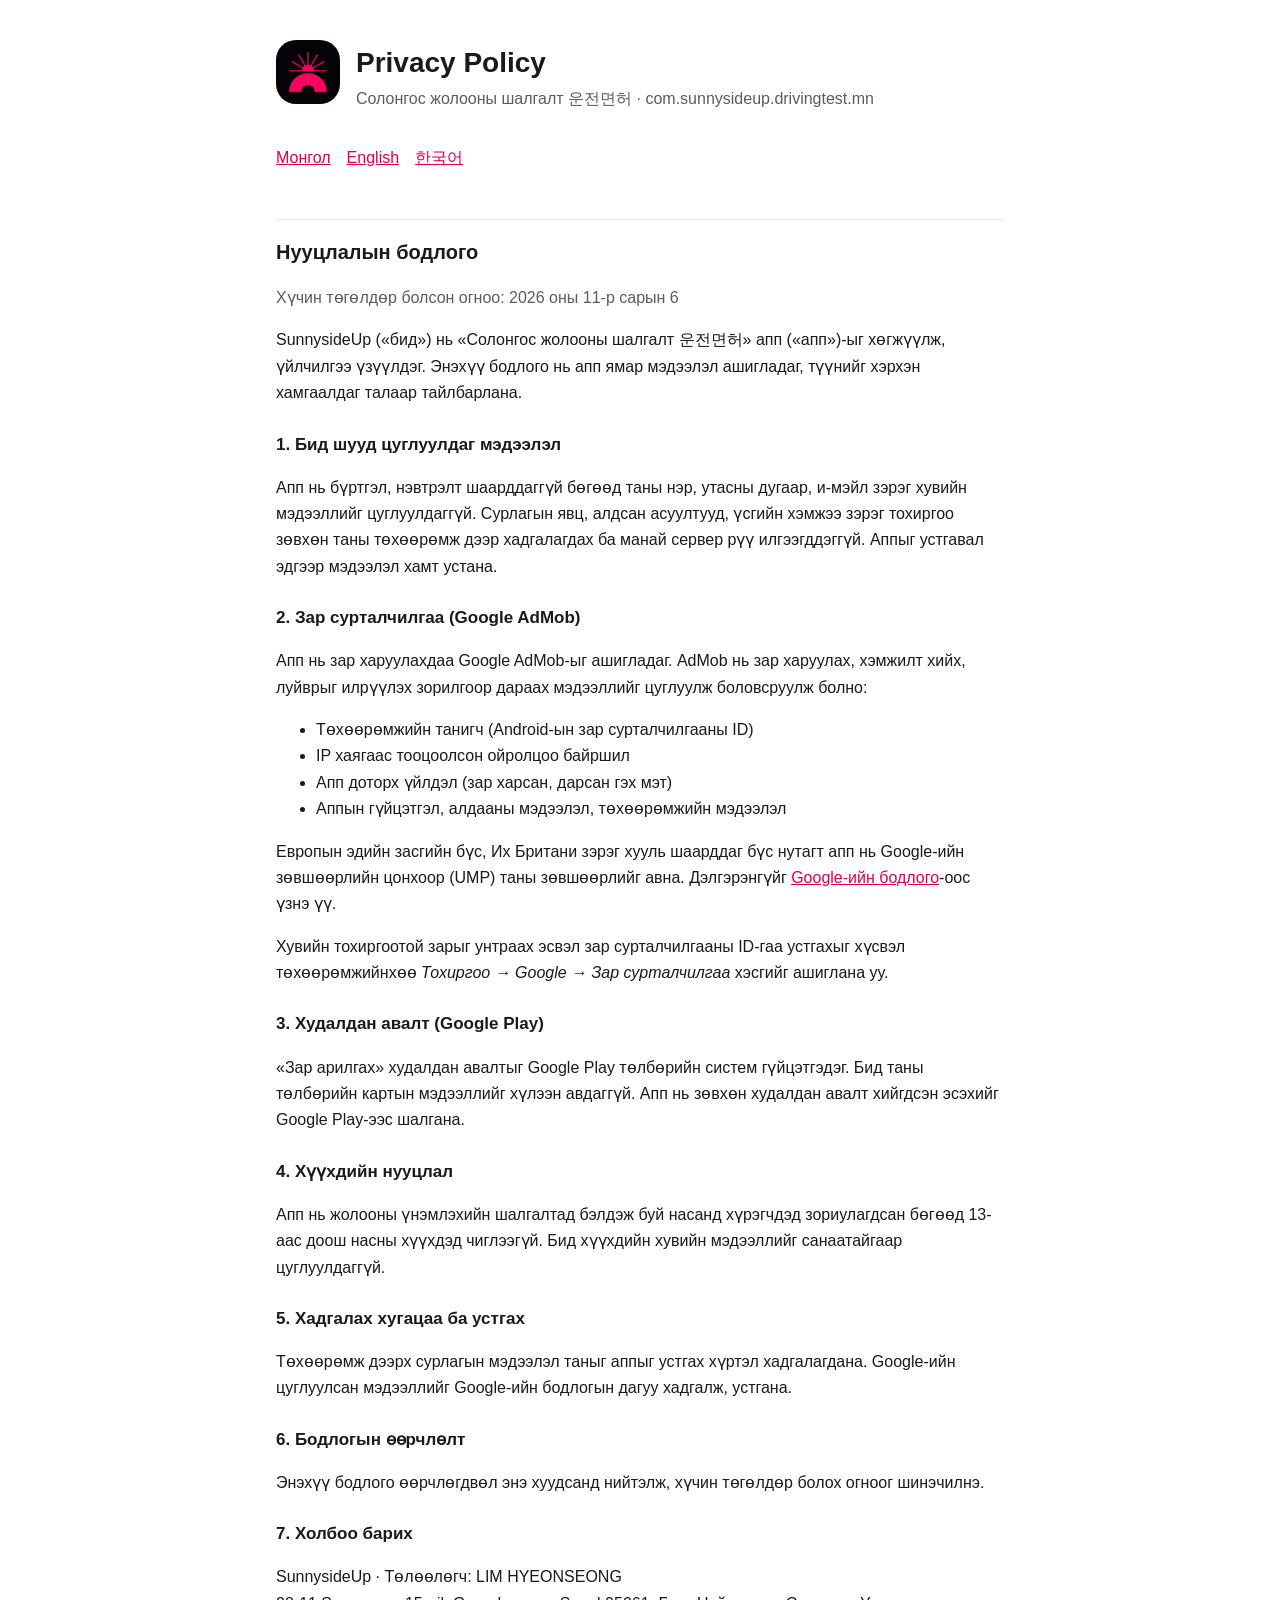
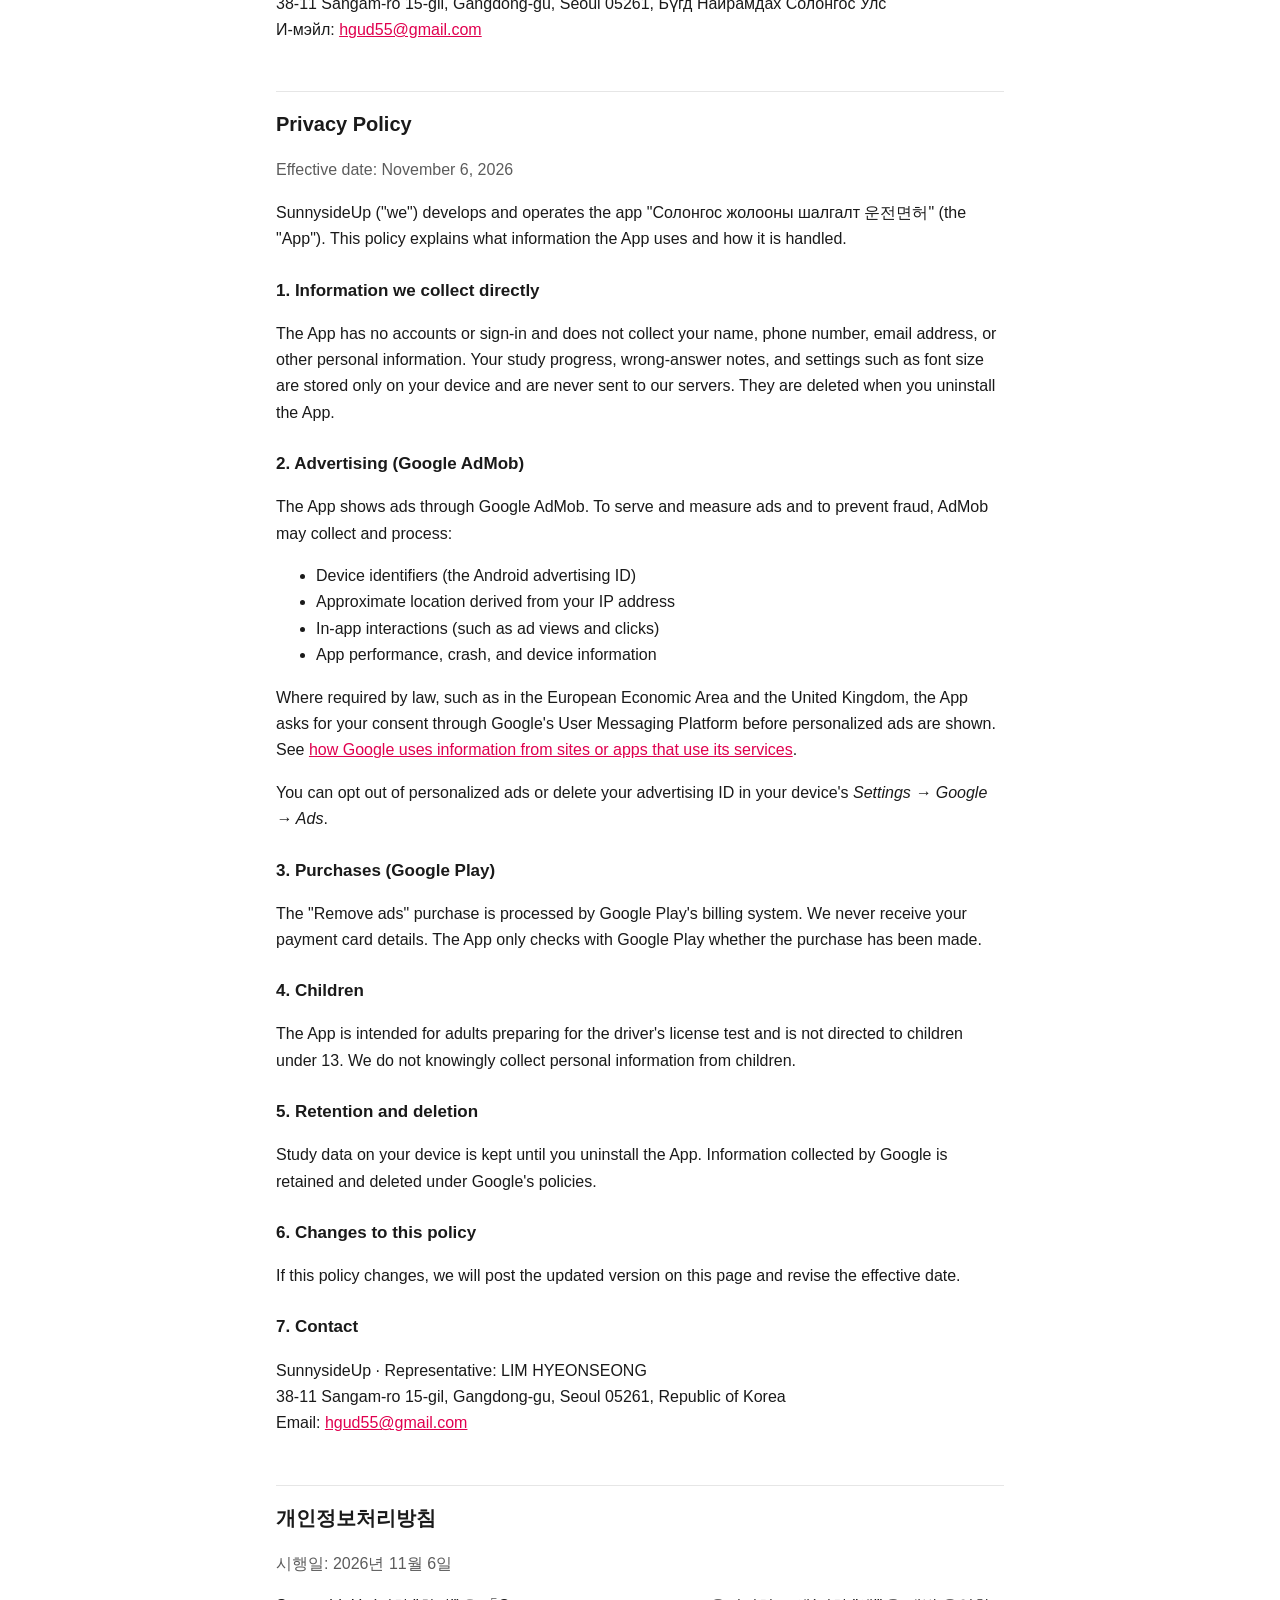
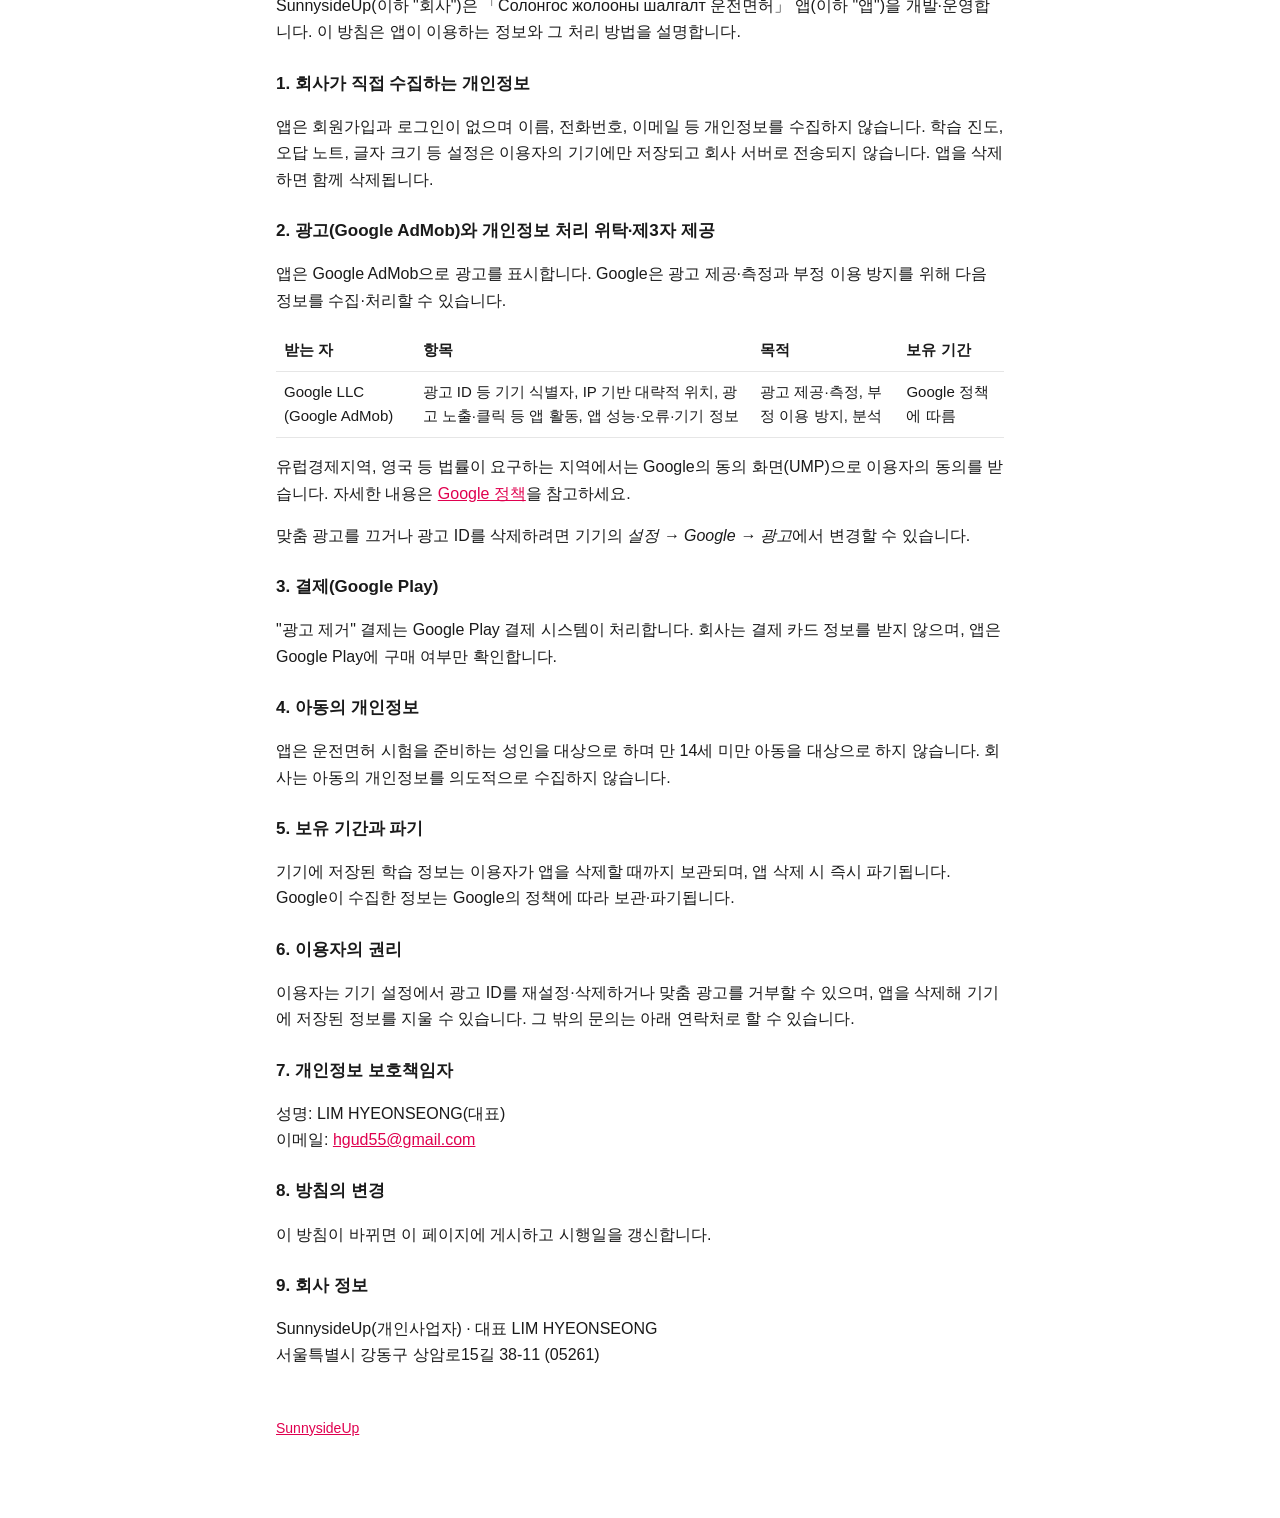
==== drivingtest/privacy/index.html @ 1f1ce7cb "사이트 v1.0.0: 첫 페이지, 운전면허 앱 개인정보처리방침, app-ads.txt - app-ads.txt: AdMob 게시자 pub-5366802591762041 - /dri" ====
<!doctype html>
<html lang="en">
<head>
<meta charset="utf-8">
<meta name="viewport" content="width=device-width, initial-scale=1">
<title>Privacy Policy</title>
<meta name="description" content="Privacy Policy for the Korean driver's license written test app (Mongolian edition) by SunnysideUp.">
<link rel="icon" type="image/png" href="/favicon.png">
<link rel="stylesheet" href="/style.css">
</head>
<body>
<main class="wrap">
  <header class="brand">
    <a href="/"><img src="/logo.png" alt="SunnysideUp logo" width="64" height="64"></a>
    <div>
      <h1>Privacy Policy</h1>
      <p class="muted" style="margin:0">Солонгос жолооны шалгалт 운전면허 · com.sunnysideup.drivingtest.mn</p>
    </div>
  </header>

  <nav class="lang">
    <a href="#mn">Монгол</a>
    <a href="#en">English</a>
    <a href="#ko">한국어</a>
  </nav>

  <!-- ===================== Монгол ===================== -->
  <section class="policy" id="mn" lang="mn">
    <h2>Нууцлалын бодлого</h2>
    <p class="muted">Хүчин төгөлдөр болсон огноо: 2026 оны 11-р сарын 6</p>
    <p>SunnysideUp («бид») нь «Солонгос жолооны шалгалт 운전면허» апп («апп»)-ыг хөгжүүлж, үйлчилгээ үзүүлдэг. Энэхүү бодлого нь апп ямар мэдээлэл ашигладаг, түүнийг хэрхэн хамгаалдаг талаар тайлбарлана.</p>

    <h3>1. Бид шууд цуглуулдаг мэдээлэл</h3>
    <p>Апп нь бүртгэл, нэвтрэлт шаарддаггүй бөгөөд таны нэр, утасны дугаар, и-мэйл зэрэг хувийн мэдээллийг цуглуулдаггүй. Сурлагын явц, алдсан асуултууд, үсгийн хэмжээ зэрэг тохиргоо зөвхөн таны төхөөрөмж дээр хадгалагдах ба манай сервер рүү илгээгддэггүй. Аппыг устгавал эдгээр мэдээлэл хамт устана.</p>

    <h3>2. Зар сурталчилгаа (Google AdMob)</h3>
    <p>Апп нь зар харуулахдаа Google AdMob-ыг ашигладаг. AdMob нь зар харуулах, хэмжилт хийх, луйврыг илрүүлэх зорилгоор дараах мэдээллийг цуглуулж боловсруулж болно:</p>
    <ul>
      <li>Төхөөрөмжийн танигч (Android-ын зар сурталчилгааны ID)</li>
      <li>IP хаягаас тооцоолсон ойролцоо байршил</li>
      <li>Апп доторх үйлдэл (зар харсан, дарсан гэх мэт)</li>
      <li>Аппын гүйцэтгэл, алдааны мэдээлэл, төхөөрөмжийн мэдээлэл</li>
    </ul>
    <p>Европын эдийн засгийн бүс, Их Британи зэрэг хууль шаарддаг бүс нутагт апп нь Google-ийн зөвшөөрлийн цонхоор (UMP) таны зөвшөөрлийг авна. Дэлгэрэнгүйг <a href="https://policies.google.com/technologies/partner-sites">Google-ийн бодлого</a>-оос үзнэ үү.</p>
    <p>Хувийн тохиргоотой зарыг унтраах эсвэл зар сурталчилгааны ID-гаа устгахыг хүсвэл төхөөрөмжийнхөө <em>Тохиргоо → Google → Зар сурталчилгаа</em> хэсгийг ашиглана уу.</p>

    <h3>3. Худалдан авалт (Google Play)</h3>
    <p>«Зар арилгах» худалдан авалтыг Google Play төлбөрийн систем гүйцэтгэдэг. Бид таны төлбөрийн картын мэдээллийг хүлээн авдаггүй. Апп нь зөвхөн худалдан авалт хийгдсэн эсэхийг Google Play-ээс шалгана.</p>

    <h3>4. Хүүхдийн нууцлал</h3>
    <p>Апп нь жолооны үнэмлэхийн шалгалтад бэлдэж буй насанд хүрэгчдэд зориулагдсан бөгөөд 13-аас доош насны хүүхдэд чиглээгүй. Бид хүүхдийн хувийн мэдээллийг санаатайгаар цуглуулдаггүй.</p>

    <h3>5. Хадгалах хугацаа ба устгах</h3>
    <p>Төхөөрөмж дээрх сурлагын мэдээлэл таныг аппыг устгах хүртэл хадгалагдана. Google-ийн цуглуулсан мэдээллийг Google-ийн бодлогын дагуу хадгалж, устгана.</p>

    <h3>6. Бодлогын өөрчлөлт</h3>
    <p>Энэхүү бодлого өөрчлөгдвөл энэ хуудсанд нийтэлж, хүчин төгөлдөр болох огноог шинэчилнэ.</p>

    <h3>7. Холбоо барих</h3>
    <p>SunnysideUp · Төлөөлөгч: LIM HYEONSEONG<br>
    38-11 Sangam-ro 15-gil, Gangdong-gu, Seoul 05261, Бүгд Найрамдах Солонгос Улс<br>
    И-мэйл: <a href="mailto:hgud55@gmail.com">hgud55@gmail.com</a></p>
  </section>

  <!-- ===================== English ===================== -->
  <section class="policy" id="en" lang="en">
    <h2>Privacy Policy</h2>
    <p class="muted">Effective date: November 6, 2026</p>
    <p>SunnysideUp ("we") develops and operates the app "Солонгос жолооны шалгалт 운전면허" (the "App"). This policy explains what information the App uses and how it is handled.</p>

    <h3>1. Information we collect directly</h3>
    <p>The App has no accounts or sign-in and does not collect your name, phone number, email address, or other personal information. Your study progress, wrong-answer notes, and settings such as font size are stored only on your device and are never sent to our servers. They are deleted when you uninstall the App.</p>

    <h3>2. Advertising (Google AdMob)</h3>
    <p>The App shows ads through Google AdMob. To serve and measure ads and to prevent fraud, AdMob may collect and process:</p>
    <ul>
      <li>Device identifiers (the Android advertising ID)</li>
      <li>Approximate location derived from your IP address</li>
      <li>In-app interactions (such as ad views and clicks)</li>
      <li>App performance, crash, and device information</li>
    </ul>
    <p>Where required by law, such as in the European Economic Area and the United Kingdom, the App asks for your consent through Google's User Messaging Platform before personalized ads are shown. See <a href="https://policies.google.com/technologies/partner-sites">how Google uses information from sites or apps that use its services</a>.</p>
    <p>You can opt out of personalized ads or delete your advertising ID in your device's <em>Settings → Google → Ads</em>.</p>

    <h3>3. Purchases (Google Play)</h3>
    <p>The "Remove ads" purchase is processed by Google Play's billing system. We never receive your payment card details. The App only checks with Google Play whether the purchase has been made.</p>

    <h3>4. Children</h3>
    <p>The App is intended for adults preparing for the driver's license test and is not directed to children under 13. We do not knowingly collect personal information from children.</p>

    <h3>5. Retention and deletion</h3>
    <p>Study data on your device is kept until you uninstall the App. Information collected by Google is retained and deleted under Google's policies.</p>

    <h3>6. Changes to this policy</h3>
    <p>If this policy changes, we will post the updated version on this page and revise the effective date.</p>

    <h3>7. Contact</h3>
    <p>SunnysideUp · Representative: LIM HYEONSEONG<br>
    38-11 Sangam-ro 15-gil, Gangdong-gu, Seoul 05261, Republic of Korea<br>
    Email: <a href="mailto:hgud55@gmail.com">hgud55@gmail.com</a></p>
  </section>

  <!-- ===================== 한국어 ===================== -->
  <section class="policy" id="ko" lang="ko">
    <h2>개인정보처리방침</h2>
    <p class="muted">시행일: 2026년 11월 6일</p>
    <p>SunnysideUp(이하 "회사")은 「Солонгос жолооны шалгалт 운전면허」 앱(이하 "앱")을 개발·운영합니다. 이 방침은 앱이 이용하는 정보와 그 처리 방법을 설명합니다.</p>

    <h3>1. 회사가 직접 수집하는 개인정보</h3>
    <p>앱은 회원가입과 로그인이 없으며 이름, 전화번호, 이메일 등 개인정보를 수집하지 않습니다. 학습 진도, 오답 노트, 글자 크기 등 설정은 이용자의 기기에만 저장되고 회사 서버로 전송되지 않습니다. 앱을 삭제하면 함께 삭제됩니다.</p>

    <h3>2. 광고(Google AdMob)와 개인정보 처리 위탁·제3자 제공</h3>
    <p>앱은 Google AdMob으로 광고를 표시합니다. Google은 광고 제공·측정과 부정 이용 방지를 위해 다음 정보를 수집·처리할 수 있습니다.</p>
    <table>
      <tr><th>받는 자</th><th>항목</th><th>목적</th><th>보유 기간</th></tr>
      <tr><td>Google LLC (Google AdMob)</td><td>광고 ID 등 기기 식별자, IP 기반 대략적 위치, 광고 노출·클릭 등 앱 활동, 앱 성능·오류·기기 정보</td><td>광고 제공·측정, 부정 이용 방지, 분석</td><td>Google 정책에 따름</td></tr>
    </table>
    <p>유럽경제지역, 영국 등 법률이 요구하는 지역에서는 Google의 동의 화면(UMP)으로 이용자의 동의를 받습니다. 자세한 내용은 <a href="https://policies.google.com/technologies/partner-sites?hl=ko">Google 정책</a>을 참고하세요.</p>
    <p>맞춤 광고를 끄거나 광고 ID를 삭제하려면 기기의 <em>설정 → Google → 광고</em>에서 변경할 수 있습니다.</p>

    <h3>3. 결제(Google Play)</h3>
    <p>"광고 제거" 결제는 Google Play 결제 시스템이 처리합니다. 회사는 결제 카드 정보를 받지 않으며, 앱은 Google Play에 구매 여부만 확인합니다.</p>

    <h3>4. 아동의 개인정보</h3>
    <p>앱은 운전면허 시험을 준비하는 성인을 대상으로 하며 만 14세 미만 아동을 대상으로 하지 않습니다. 회사는 아동의 개인정보를 의도적으로 수집하지 않습니다.</p>

    <h3>5. 보유 기간과 파기</h3>
    <p>기기에 저장된 학습 정보는 이용자가 앱을 삭제할 때까지 보관되며, 앱 삭제 시 즉시 파기됩니다. Google이 수집한 정보는 Google의 정책에 따라 보관·파기됩니다.</p>

    <h3>6. 이용자의 권리</h3>
    <p>이용자는 기기 설정에서 광고 ID를 재설정·삭제하거나 맞춤 광고를 거부할 수 있으며, 앱을 삭제해 기기에 저장된 정보를 지울 수 있습니다. 그 밖의 문의는 아래 연락처로 할 수 있습니다.</p>

    <h3>7. 개인정보 보호책임자</h3>
    <p>성명: LIM HYEONSEONG(대표)<br>
    이메일: <a href="mailto:hgud55@gmail.com">hgud55@gmail.com</a></p>

    <h3>8. 방침의 변경</h3>
    <p>이 방침이 바뀌면 이 페이지에 게시하고 시행일을 갱신합니다.</p>

    <h3>9. 회사 정보</h3>
    <p>SunnysideUp(개인사업자) · 대표 LIM HYEONSEONG<br>
    서울특별시 강동구 상암로15길 38-11 (05261)</p>
  </section>

  <footer>
    <p><a href="/">SunnysideUp</a></p>
  </footer>
</main>
</body>
</html>
---- style.css ----
:root {
  --bg: #ffffff;
  --text: #1a1a1a;
  --muted: #5c5c5c;
  --line: #e6e6e6;
  --accent: #e0004f;
}
@media (prefers-color-scheme: dark) {
  :root {
    --bg: #0b0509;
    --text: #f2f2f2;
    --muted: #a8a8a8;
    --line: #2a2228;
    --accent: #ff2e74;
  }
}
* { box-sizing: border-box; }
body {
  margin: 0;
  background: var(--bg);
  color: var(--text);
  font: 16px/1.65 -apple-system, BlinkMacSystemFont, "Segoe UI", Roboto, "Noto Sans", "Apple SD Gothic Neo", "Malgun Gothic", sans-serif;
}
.wrap { max-width: 760px; margin: 0 auto; padding: 40px 16px 64px; }
.brand { display: flex; align-items: center; gap: 16px; margin-bottom: 32px; }
.brand img { border-radius: 20px; }
h1 { font-size: 28px; margin: 0; }
h2 { font-size: 20px; margin: 36px 0 8px; padding-top: 16px; border-top: 1px solid var(--line); }
h3 { font-size: 17px; margin: 24px 0 6px; }
a { color: var(--accent); }
.apps { list-style: none; padding: 0; margin: 0; }
.apps li { display: flex; flex-direction: column; gap: 2px; padding: 12px 0; }
.apps span, .muted, footer { color: var(--muted); }
footer { margin-top: 48px; font-size: 14px; }
nav.lang { display: flex; flex-wrap: wrap; gap: 8px 16px; margin: 8px 0 0; }
table { width: 100%; border-collapse: collapse; font-size: 15px; }
th, td { text-align: left; vertical-align: top; padding: 8px; border-bottom: 1px solid var(--line); }
section.policy { margin-top: 48px; }
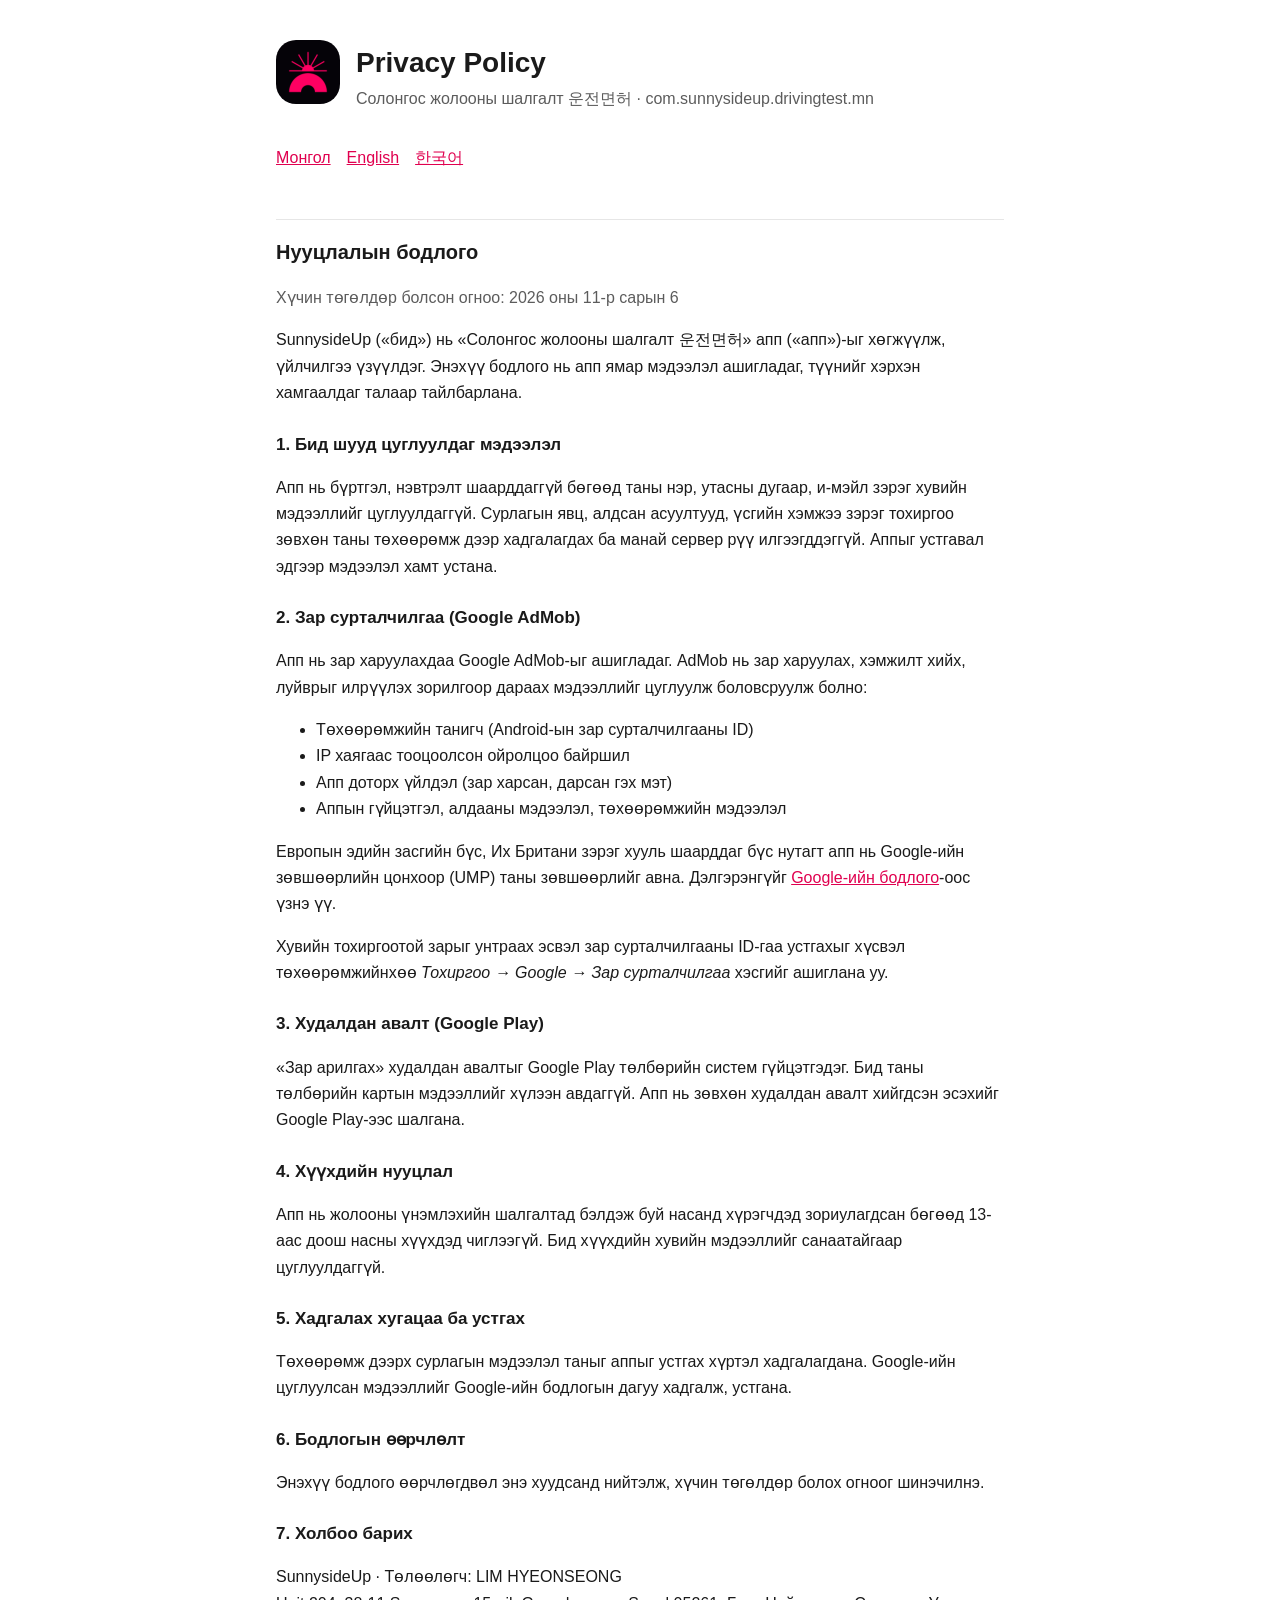
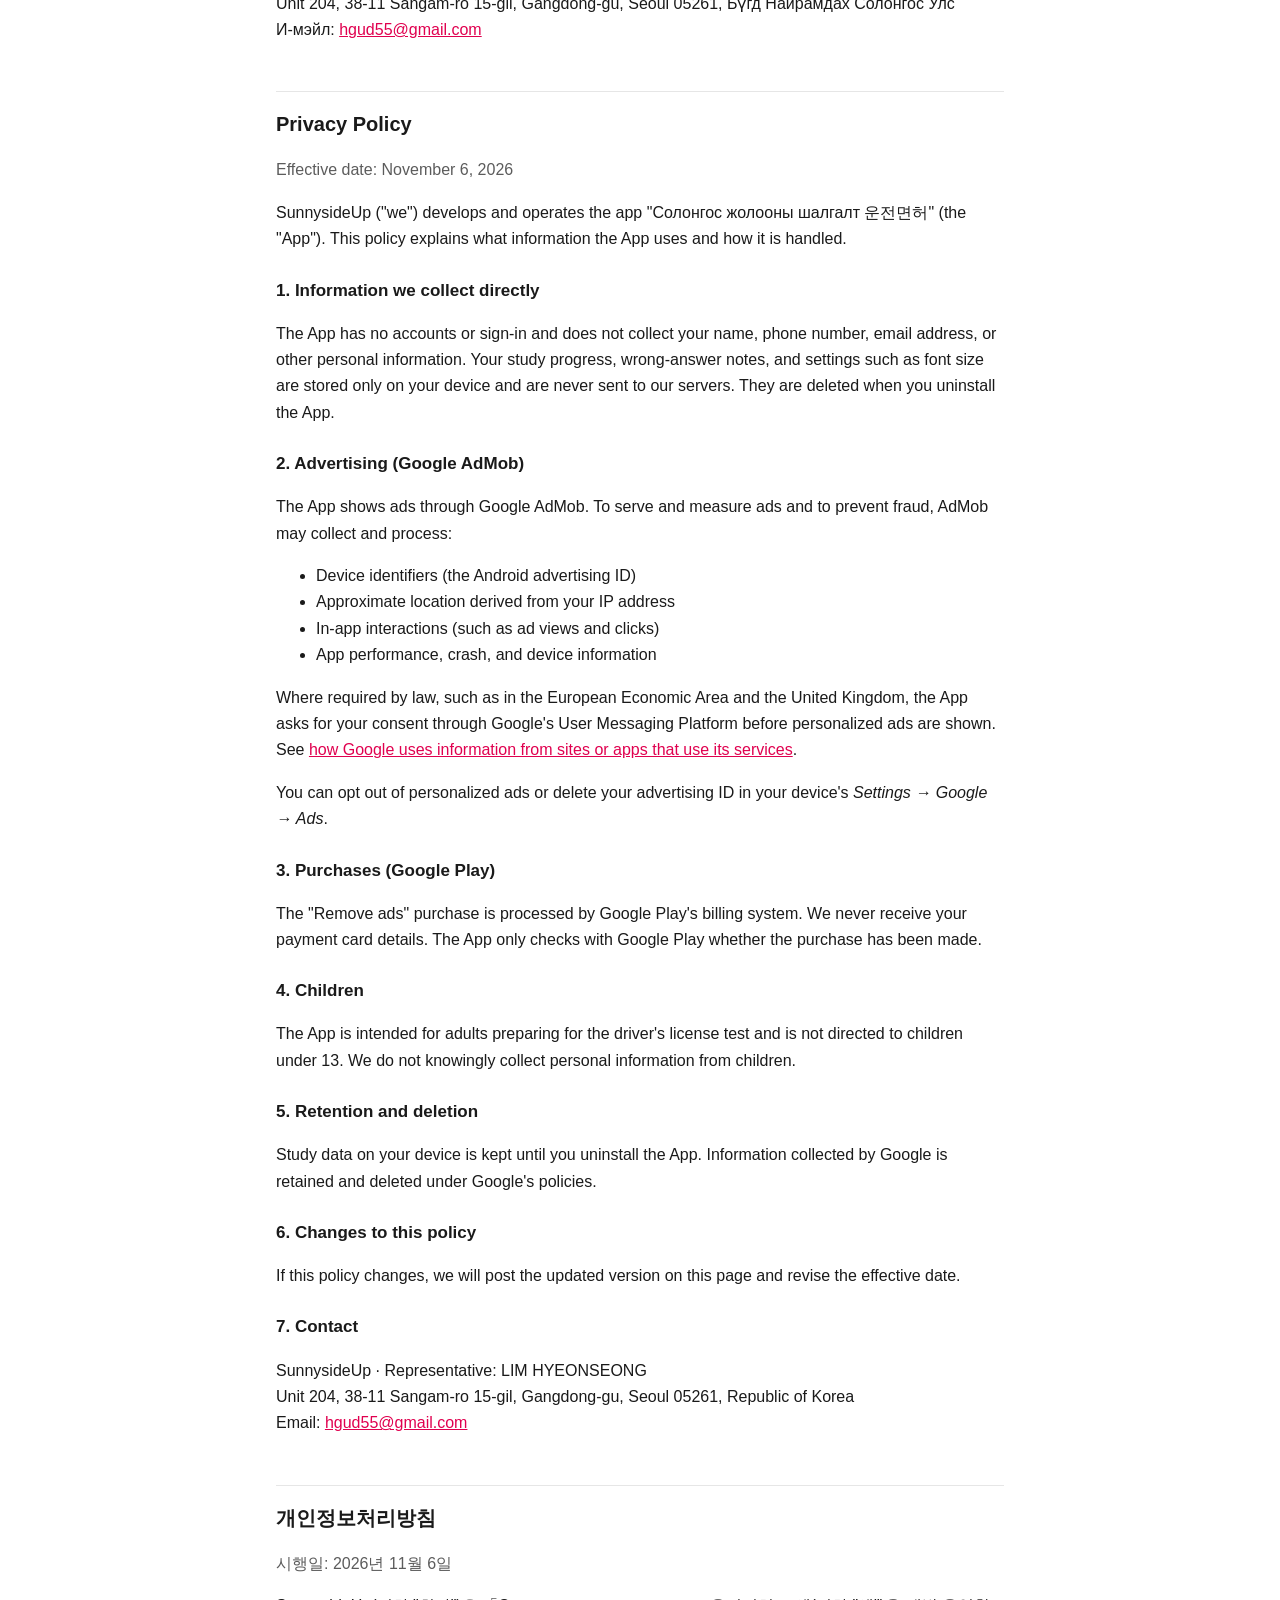
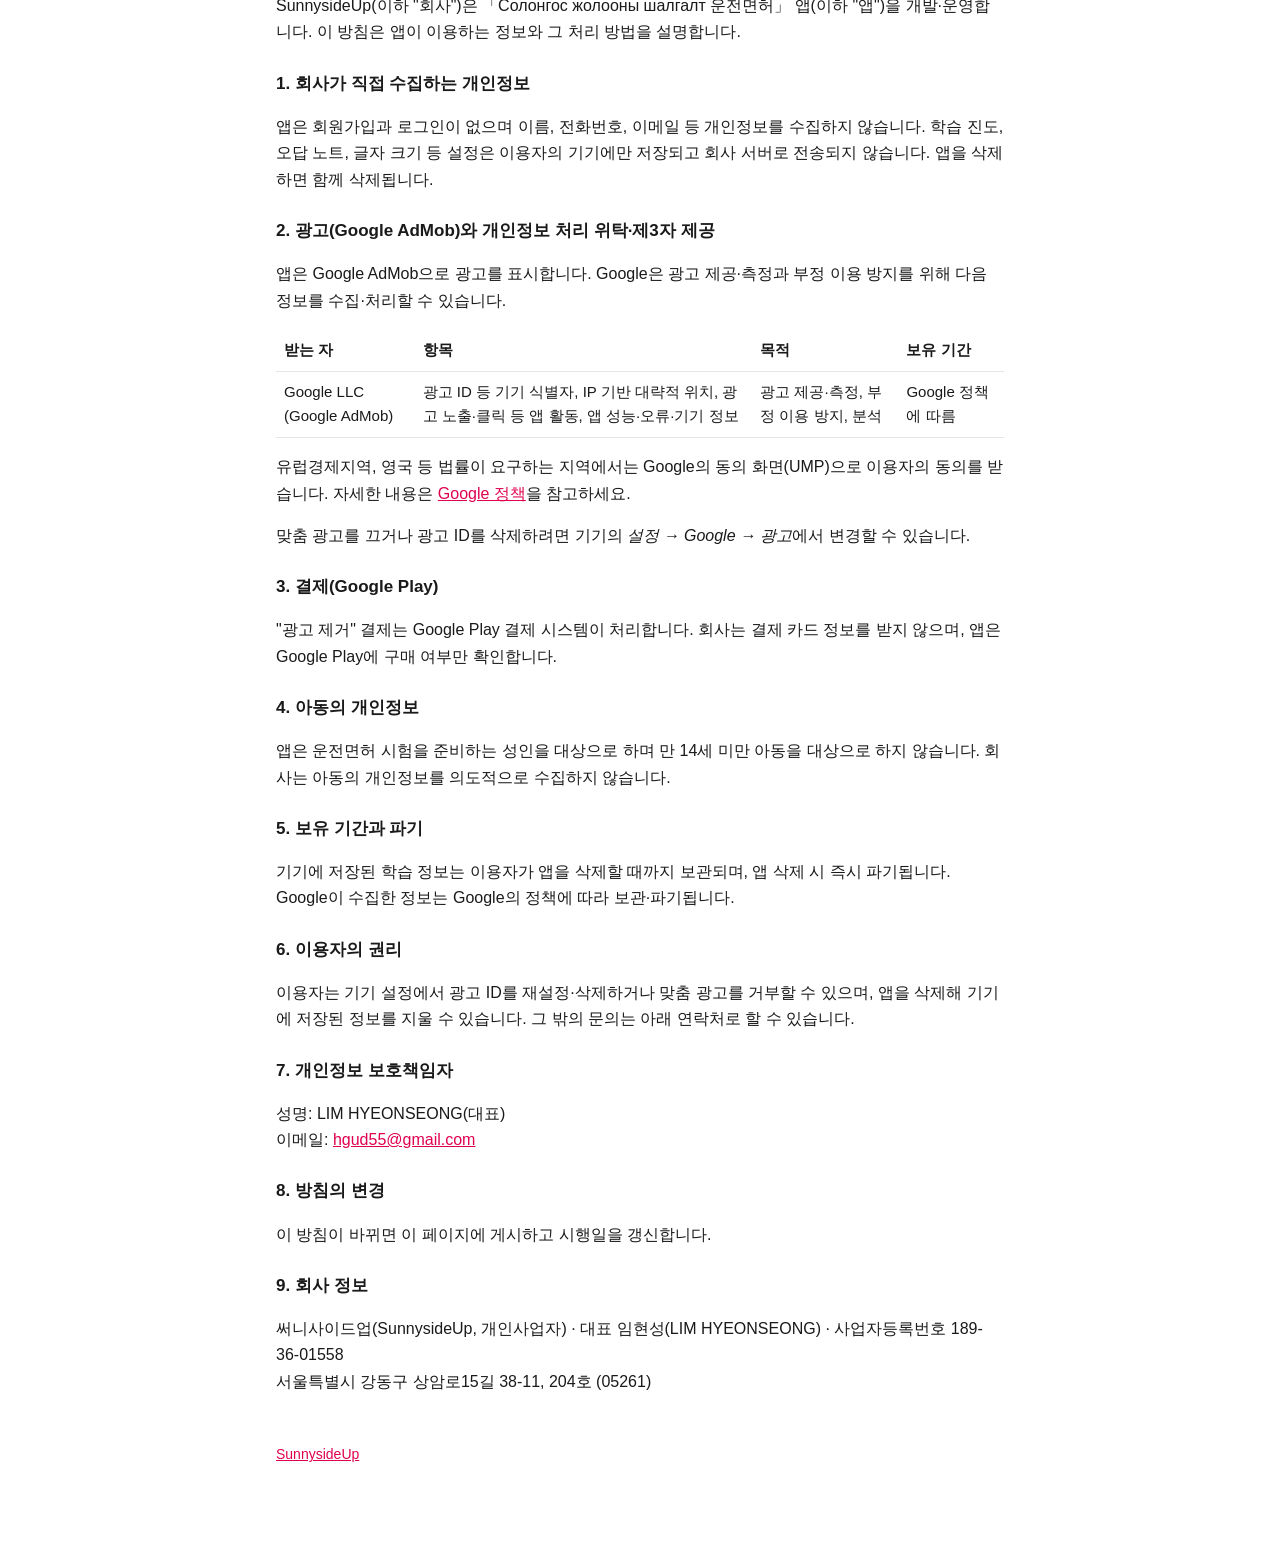
==== commit 6ac4013c: "사이트 v1.1.0: 회사 소개·사업자 정보 보강, 캘린더 앱 개인정보처리방침 추가, 주소 호수 반영 Co-Authored-By: Claude Opus 5.5 <noreply@an" ====
--- a/drivingtest/privacy/index.html
+++ b/drivingtest/privacy/index.html
@@ -58,7 +58,7 @@
 
     <h3>7. Холбоо барих</h3>
     <p>SunnysideUp · Төлөөлөгч: LIM HYEONSEONG<br>
-    38-11 Sangam-ro 15-gil, Gangdong-gu, Seoul 05261, Бүгд Найрамдах Солонгос Улс<br>
+    Unit 204, 38-11 Sangam-ro 15-gil, Gangdong-gu, Seoul 05261, Бүгд Найрамдах Солонгос Улс<br>
     И-мэйл: <a href="mailto:hgud55@gmail.com">hgud55@gmail.com</a></p>
   </section>
 
@@ -96,7 +96,7 @@
 
     <h3>7. Contact</h3>
     <p>SunnysideUp · Representative: LIM HYEONSEONG<br>
-    38-11 Sangam-ro 15-gil, Gangdong-gu, Seoul 05261, Republic of Korea<br>
+    Unit 204, 38-11 Sangam-ro 15-gil, Gangdong-gu, Seoul 05261, Republic of Korea<br>
     Email: <a href="mailto:hgud55@gmail.com">hgud55@gmail.com</a></p>
   </section>
 
@@ -138,8 +138,8 @@
     <p>이 방침이 바뀌면 이 페이지에 게시하고 시행일을 갱신합니다.</p>
 
     <h3>9. 회사 정보</h3>
-    <p>SunnysideUp(개인사업자) · 대표 LIM HYEONSEONG<br>
-    서울특별시 강동구 상암로15길 38-11 (05261)</p>
+    <p>써니사이드업(SunnysideUp, 개인사업자) · 대표 임현성(LIM HYEONSEONG) · 사업자등록번호 189-36-01558<br>
+    서울특별시 강동구 상암로15길 38-11, 204호 (05261)</p>
   </section>
 
   <footer>
